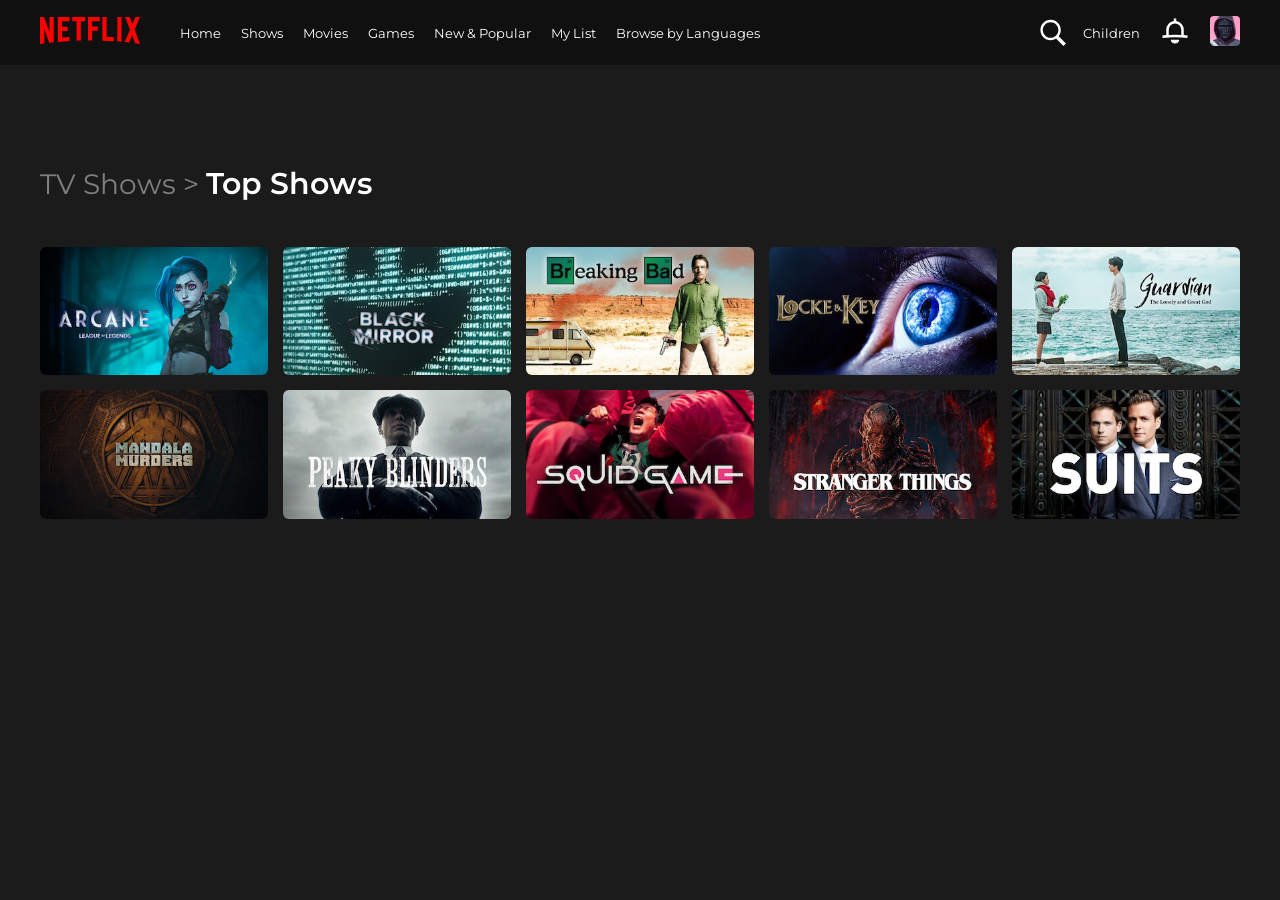
==== frontman.html @ 011b6627 "Initial commit: Netflix-Clone" ====
<!DOCTYPE html>
<html lang="en">

<head>
    <meta charset="UTF-8">
    <meta name="viewport" content="width=device-width, initial-scale=1.0">
    <title>Netlfix-clone/Home</title>
    <link rel="stylesheet" href="CSS/style2.css">
    <link rel="icon" href="assets/images/favicon.ico">
</head>

<body>


    <nav>
        <ul>
            <li class="logo"><a href="index.html"><img src="assets/images/logo.svg" alt="NETFLIX" width="100px" /></a></li>
            <li><button class="btn1">Home</button></li>
            <li><button class="btn">Shows</button></li>
            <li><button class="btn">Movies</button></li>
            <li><button class="btn">Games</button></li>
            <li><button class="btn">New & Popular</button></li>
            <li><button class="btn">My List</button></li>
            <li><button class="btn">Browse by Languages</button></li>
            <li class="search"><img src="assets/images/search.svg" alt="search" width="30px" /></li>
            <li><button class="btn">Children</button></li>
            <li><button class="noticon btn"><img src="assets/images/noticon.svg" alt="NOTIFICATION"
                        width="30px"></button></li>
            <li><button class="pro"><a href="profiles.html"><img src="assets/images/proctp.png" alt="PROFILE"
                            width="30px" height="30px"></a></button></li>
        </ul>
    </nav>
    <div class="heading">
        <p class="genre">TV Shows > </p>
        <p class="title">Top Shows</p>
    </div>
    <div class="gallery">
        <img src="assets/images/arcane.jpg" alt="ARCANE" />
        <img src="assets/images/black-mirror.jpg" alt="BLACK-MIRROR">
        <img src="assets/images/breaking-bad.jpg" alt="BREAKING-BAD">
        <img src="assets/images/lock&key.jpg" alt="L&K">
        <img src="assets/images/goblin.jpg" alt="GOBLIN">
        <img src="assets/images/mandala-murder.jpg" alt="MANDALA-MURDERS">
        <img src="assets/images/peaky.jpg" alt="PEAKY-BLINDERS">
        <img src="assets/images/squid-game.jpg" alt="SQUID-GAMES">
        <img src="assets/images/st.jpg" alt="STRANGER-THINGS">
        <img src="assets/images/suits.jpg" alt="SUITS">
    </div>


</body>

</html>
---- CSS/style2.css ----
@import url('https://fonts.googleapis.com/css2?family=Montserrat:ital,wght@0,100..900;1,100..900&display=swap');

* {
    padding: 0;
    margin: 0;
    font-family: 'Montserrat', sans-serif;
    box-sizing: border-box;
}

body {
    background-color: #1b1b1b;
    overflow-y: auto;
}

nav {
    height: 65px;
    background-color: #101010;
}

nav ul {
    display: flex;
    align-items: center;
    list-style: none;
    padding: 0 40px;
    height: 100%;
}

.logo {
    margin-right: 40px;
}

.btn,
.btn1 {
    background: transparent;
    color: white;
    border: none;
    cursor: pointer;
    margin-right: 20px;
}

.btn:hover,
.btn1:hover {
    color: rgb(187, 185, 185);
}


.search {
    margin-left: auto;
    margin-right: 15px;
    display: flex;
    align-items: center;
    gap: 20px;
}

.noticon {
    filter: invert(1);
    cursor: pointer;
}

.pro {
    border: none;
    background: transparent;
    cursor: pointer;
}

.pro img {
    display: block;
    border-radius: 4px;
}


.gallery {
  display: grid;
  grid-template-columns: repeat(5, 1fr);
  gap: 15px;
  padding: 20px 40px;
  margin-top: 25px;
  overflow: visible;
}

.gallery img {
  width: 100%;
  border-radius: 6px;
  cursor: pointer;
  transition: 0.3s;
}

.gallery img:hover {
  transform: scale(1.1);
  z-index: 2;
}

.genre,
.title {
    display: inline;
}

.title {
    font-size: 30px;
    font-weight: 600;
    color: white;
}

.heading {
    margin-top: 100px;
}

.genre{
    color: grey;
    font-size: 28px;
    margin-left: 40px;
}
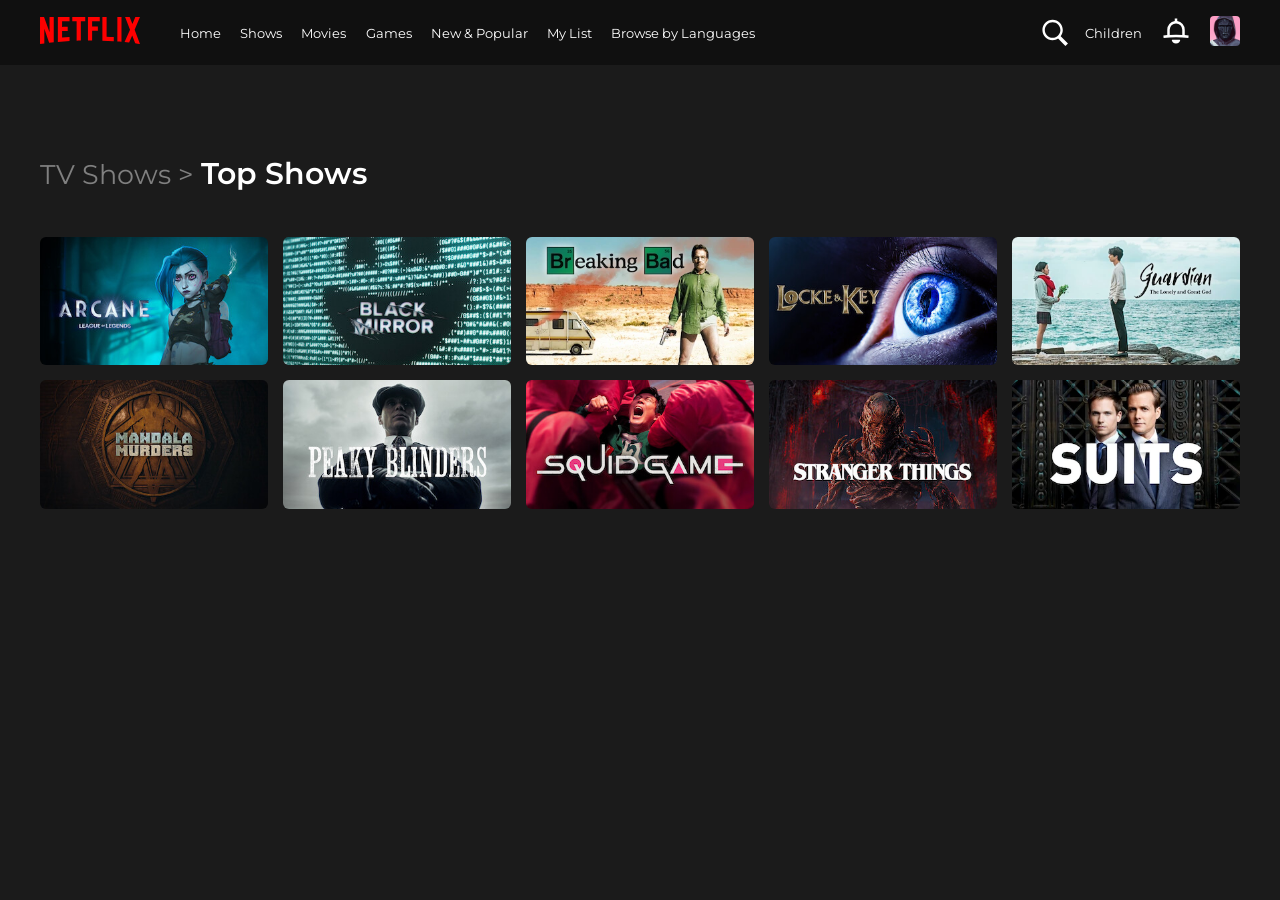
==== commit 5003516a: "Improved responsiveness of other pages and organized files" ====
--- a/frontman.html
+++ b/frontman.html
@@ -5,7 +5,7 @@
     <meta charset="UTF-8">
     <meta name="viewport" content="width=device-width, initial-scale=1.0">
     <title>Netlfix-clone/Home</title>
-    <link rel="stylesheet" href="CSS/style2.css">
+    <link rel="stylesheet" href="CSS/common.css">
     <link rel="icon" href="assets/images/favicon.ico">
 </head>
 
--- a/CSS/common.css
+++ b/CSS/common.css
@@ -0,0 +1,116 @@
+@import url('https://fonts.googleapis.com/css2?family=Montserrat:ital,wght@0,100..900;1,100..900&display=swap');
+
+* {
+    padding: 0;
+    margin: 0;
+    font-family: 'Montserrat', sans-serif;
+    box-sizing: border-box;
+}
+
+body {
+    background-color: #1b1b1b;
+    overflow-y: auto;
+}
+
+nav {
+    height: 65px;
+    background-color: #101010;
+    width: 100%;
+}
+
+nav ul {
+    display: flex;
+    align-items: center;
+    list-style: none;
+    padding: 0 40px;
+    height: 100%;
+    width: 100%;
+}
+
+.logo {
+    margin-right: 2.5rem; /*40*/
+}
+
+.btn,
+.btn1 {
+    background: transparent;
+    color: white;
+    border: none;
+    cursor: pointer;
+    margin-right: 1.2rem; /*20*/
+}
+
+.btn:hover,
+.btn1:hover {
+    color: rgb(187, 185, 185);
+}
+
+
+.search {
+    margin-left: auto;
+    margin-right: 15px;
+    display: flex;
+    align-items: center;
+    gap: 20px;
+}
+
+.noticon {
+    filter: invert(1);
+    cursor: pointer;
+}
+
+.pro {
+    border: none;
+    background: transparent;
+    cursor: pointer;
+}
+
+.pro img {
+    display: block;
+    border-radius: 4px;
+}
+
+
+.gallery {
+  display: grid;
+  grid-template-columns: repeat(5, 1fr);
+  gap: 15px;
+  padding: 20px 40px;
+  margin-top: 25px;
+  overflow: visible;
+}
+
+.gallery img {
+  width: 100%;
+  border-radius: 6px;
+  cursor: pointer;
+  transition: 0.3s;
+}
+
+.gallery img:hover {
+  transform: scale(1.1);
+  z-index: 2;
+}
+
+.genre,
+.title {
+    display: inline;
+}
+
+.title {
+    font-size: 30px;
+    font-weight: 600;
+    color: white;
+}
+
+.heading {
+    margin-top: 10vh;
+}
+
+.genre{
+    color: grey;
+    font-size: 1.7rem;
+    margin-left: 2.5rem;
+}
+
+
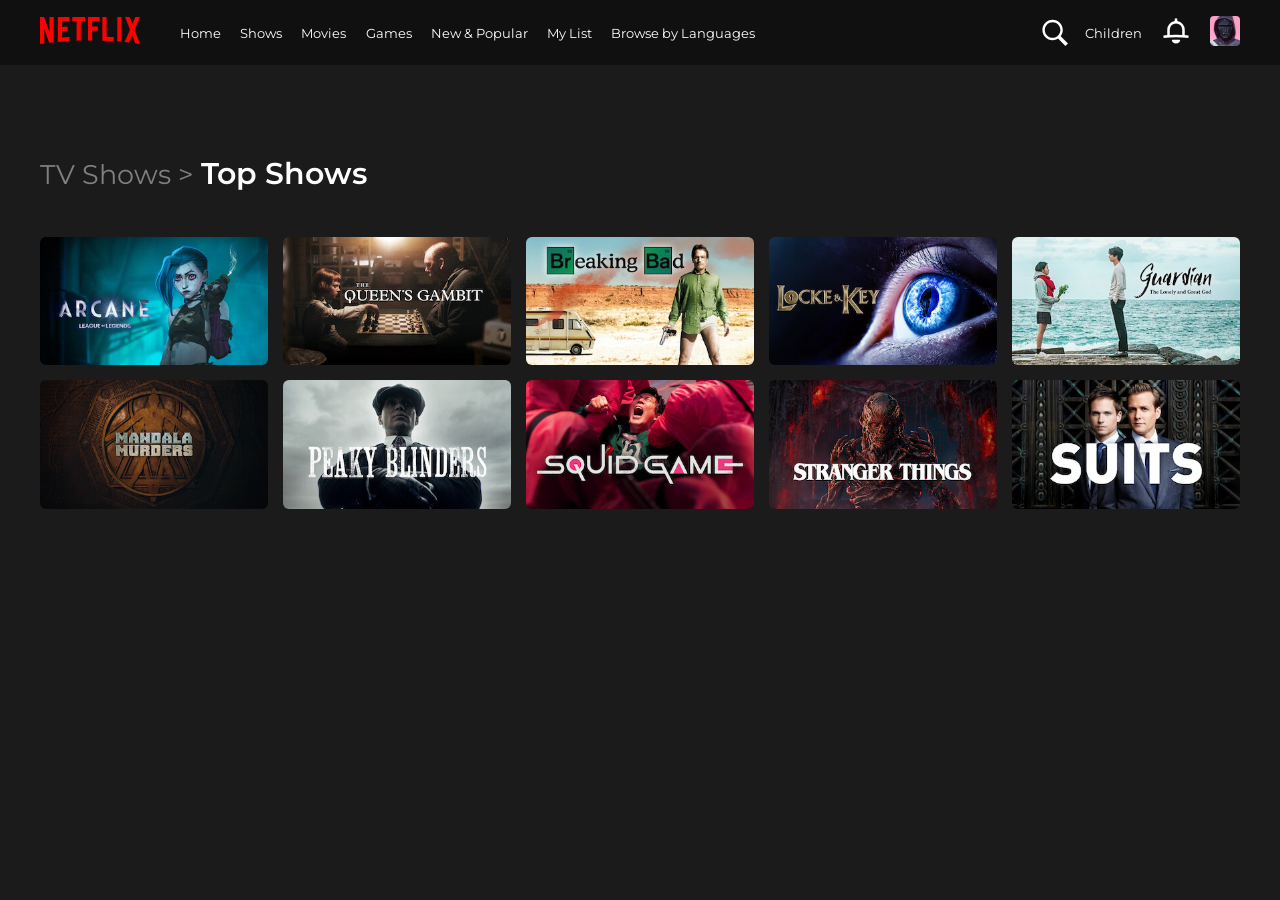
==== commit 48d37a83: "Implement profile-based video player using YouTube embeds" ====
--- a/frontman.html
+++ b/frontman.html
@@ -4,17 +4,18 @@
 <head>
     <meta charset="UTF-8">
     <meta name="viewport" content="width=device-width, initial-scale=1.0">
-    <title>Netlfix-clone/Home</title>
+    <title>Netlfix-clone/Profile-Frontman</title>
     <link rel="stylesheet" href="CSS/common.css">
     <link rel="icon" href="assets/images/favicon.ico">
 </head>
 
-<body>
+<body onload="checkprof(2)">
 
 
     <nav>
         <ul>
-            <li class="logo"><a href="index.html"><img src="assets/images/logo.svg" alt="NETFLIX" width="100px" /></a></li>
+            <li class="logo"><a href="index.html"><img src="assets/images/logo.svg" alt="NETFLIX" width="100px" /></a>
+            </li>
             <li><button class="btn1">Home</button></li>
             <li><button class="btn">Shows</button></li>
             <li><button class="btn">Movies</button></li>
@@ -26,8 +27,16 @@
             <li><button class="btn">Children</button></li>
             <li><button class="noticon btn"><img src="assets/images/noticon.svg" alt="NOTIFICATION"
                         width="30px"></button></li>
-            <li><button class="pro"><a href="profiles.html"><img src="assets/images/proctp.png" alt="PROFILE"
-                            width="30px" height="30px"></a></button></li>
+            <div class="menu">
+                <button class="pro"><img src="assets/images/proctp.png" alt="PROFILE"
+                            width="30px" height="30px"></button>
+                <div class="dropdown">
+                    <a href="myprof.html"><img src="assets/images/onepeicep.png">Vivaan</a>
+                    <a href="random.html"><img src="assets/images/redp.png">Random</a>
+                    <p onclick="clear_loc()" class="logout">Logout</p>
+                </div>
+            </div>
+
         </ul>
     </nav>
     <div class="heading">
@@ -35,22 +44,20 @@
         <p class="title">Top Shows</p>
     </div>
     <div class="gallery">
-        <img src="assets/images/arcane.jpg" alt="ARCANE" />
-        <img src="assets/images/black-mirror.jpg" alt="BLACK-MIRROR">
-        <img src="assets/images/breaking-bad.jpg" alt="BREAKING-BAD">
-        <img src="assets/images/lock&key.jpg" alt="L&K">
-        <img src="assets/images/goblin.jpg" alt="GOBLIN">
-        <img src="assets/images/mandala-murder.jpg" alt="MANDALA-MURDERS">
-        <img src="assets/images/peaky.jpg" alt="PEAKY-BLINDERS">
-        <img src="assets/images/squid-game.jpg" alt="SQUID-GAMES">
-        <img src="assets/images/st.jpg" alt="STRANGER-THINGS">
-        <img src="assets/images/suits.jpg" alt="SUITS">
+        <img onclick="videoembed(0);" src="assets/images/arcane.jpg" alt="ARCANE" />
+        <img onclick="videoembed(1);" src="assets/images/qeen_gmabit.jpg" alt="QUEEN'S-GAMBIT">
+        <img onclick="videoembed(2);" src="assets/images/breaking-bad.jpg" alt="BREAKING-BAD">
+        <img onclick="videoembed(3);" src="assets/images/lock&key.jpg" alt="L&K">
+        <img onclick="videoembed(4);" src="assets/images/goblin.jpg" alt="GOBLIN">
+        <img onclick="videoembed(5);" src="assets/images/mandala-murder.jpg" alt="MANDALA-MURDERS">
+        <img onclick="videoembed(6);" src="assets/images/peaky.jpg" alt="PEAKY-BLINDERS">
+        <img onclick="videoembed(7);" src="assets/images/squid-game.jpg" alt="SQUID-GAMES">
+        <img onclick="videoembed(8);" src="assets/images/st.jpg" alt="STRANGER-THINGS">
+        <img onclick="videoembed(9);" src="assets/images/suits.jpg" alt="SUITS">
     </div>
 
+    <script src="script.js"></script>
 
 </body>
 
-</html>
-
-
-
+</html>
--- a/CSS/common.css
+++ b/CSS/common.css
@@ -28,7 +28,8 @@
 }
 
 .logo {
-    margin-right: 2.5rem; /*40*/
+    margin-right: 2.5rem;
+    /*40*/
 }
 
 .btn,
@@ -37,7 +38,8 @@
     color: white;
     border: none;
     cursor: pointer;
-    margin-right: 1.2rem; /*20*/
+    margin-right: 1.2rem;
+    /*20*/
 }
 
 .btn:hover,
@@ -72,24 +74,24 @@
 
 
 .gallery {
-  display: grid;
-  grid-template-columns: repeat(5, 1fr);
-  gap: 15px;
-  padding: 20px 40px;
-  margin-top: 25px;
-  overflow: visible;
+    display: grid;
+    grid-template-columns: repeat(5, 1fr);
+    gap: 15px;
+    padding: 20px 40px;
+    margin-top: 25px;
+    overflow: visible;
 }
 
 .gallery img {
-  width: 100%;
-  border-radius: 6px;
-  cursor: pointer;
-  transition: 0.3s;
+    width: 100%;
+    border-radius: 6px;
+    cursor: pointer;
+    transition: 0.3s;
 }
 
 .gallery img:hover {
-  transform: scale(1.1);
-  z-index: 2;
+    transform: scale(1.1);
+    z-index: 2;
 }
 
 .genre,
@@ -107,10 +109,50 @@
     margin-top: 10vh;
 }
 
-.genre{
+.genre {
     color: grey;
     font-size: 1.7rem;
     margin-left: 2.5rem;
 }
 
 
+.menu {
+    position: relative;
+    display: inline-block;
+}
+
+.dropdown {
+    display: none;
+    position: absolute;
+    right: 0;
+    background-color: rgb(24, 23, 23);
+    min-width: 220px;
+    padding: 10px;
+}
+
+.dropdown a , .logout{
+    display: flex;
+    align-items: center;
+    color: white;
+    gap: 10px;
+    text-decoration: none;
+    padding: 10px;
+}
+
+.dropdown a:hover , .logout:hover{
+    background-color: grey;
+}
+
+.dropdown img {
+    width: 30px;
+    height: 30px;
+    border-radius: 4px;
+}
+
+.menu:hover .dropdown {
+    display: block;
+}
+
+.logout{
+    cursor: pointer;
+}
